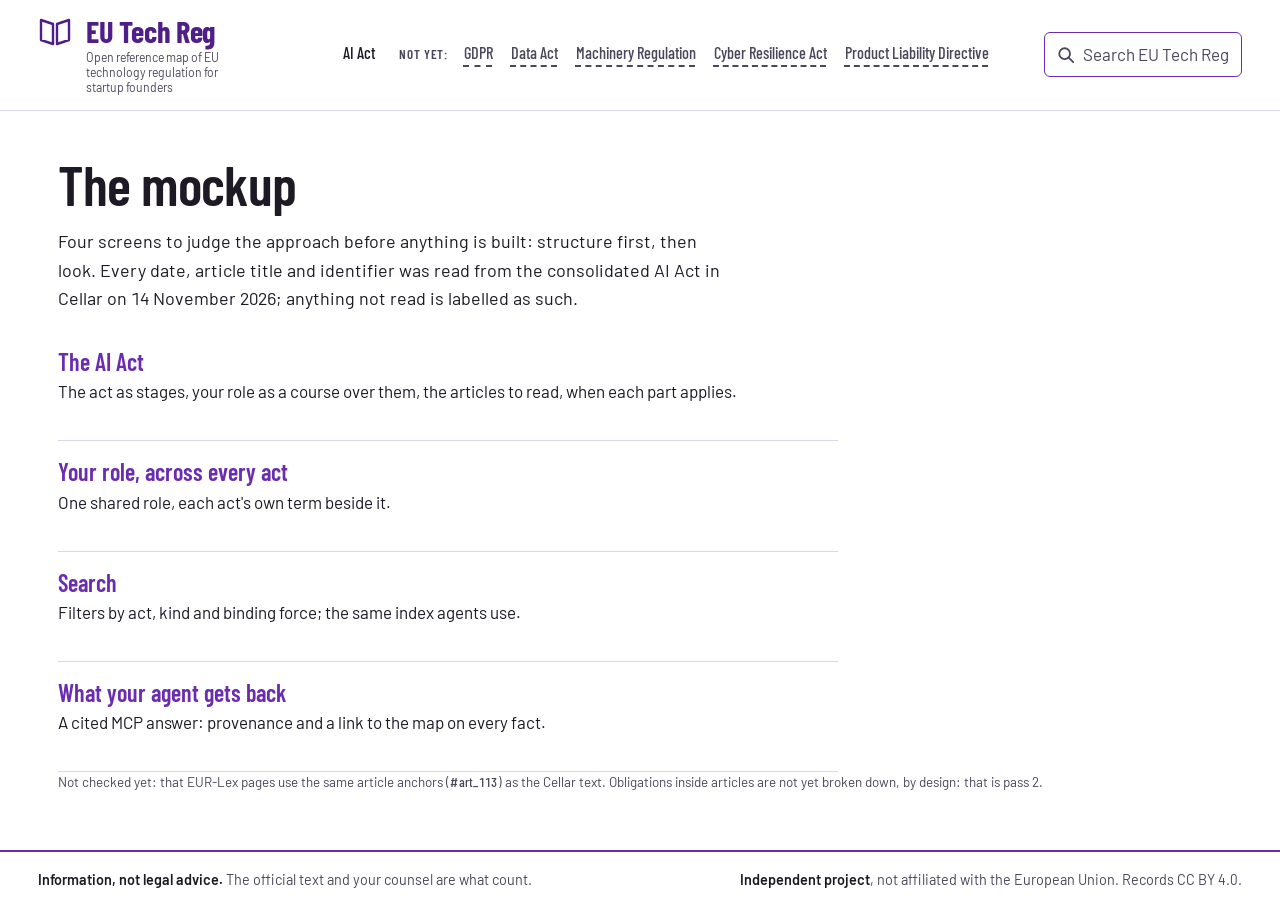
==== docs/mockups/index.html @ 0bf60cdf "docs: clickable mockup (Impeccable), DESIGN.md, and the direction it was built from Four screens in " ====
<!doctype html>
<html lang="en">
<head>
<meta charset="utf-8">
<meta name="viewport" content="width=device-width, initial-scale=1">
<title>EU Tech Reg — mockup</title>
<link rel="stylesheet" href="assets/style.css">
</head>
<body>
<header class="masthead">
  <a class="brand" href="index.html">
    <svg viewBox="0 0 34 34" aria-hidden="true"><path d="M3 6 l12 4 v20 l-12 -4z M31 6 l-12 4 v20 l12 -4z" fill="none" stroke="currentColor" stroke-width="2.4" stroke-linejoin="round"/></svg>
    <b>EU Tech Reg</b>
    <span>Open reference map of EU technology regulation for startup founders</span>
  </a>
  <nav class="acts" aria-label="Acts">
    <a href="ai-act.html">AI Act</a>
    <span class="not-yet-label">Not yet:</span>
    <a class="not-yet" href="#">GDPR</a>
    <a class="not-yet" href="#">Data Act</a>
    <a class="not-yet" href="#">Machinery Regulation</a>
    <a class="not-yet" href="#">Cyber Resilience Act</a>
    <a class="not-yet" href="#">Product Liability Directive</a>
  </nav>
  <a class="search-field" href="search.html"><svg viewBox="0 0 20 20" aria-hidden="true"><circle cx="8.5" cy="8.5" r="6" fill="none" stroke="currentColor" stroke-width="2"/><path d="M13 13 l5 5" stroke="currentColor" stroke-width="2" stroke-linecap="round"/></svg><span>Search EU Tech Reg</span></a>
</header>

<main class="page">
  <h1>The mockup</h1>
  <p class="lede">Four screens to judge the approach before anything is built: structure first, then look. Every date, article title and identifier was read from the consolidated AI Act in Cellar on 14 November 2026; anything not read is labelled as such.</p>
  <ul class="index-list">
    <li><a href="ai-act.html">The AI Act</a><p>The act as stages, your role as a course over them, the articles to read, when each part applies.</p></li>
    <li><a href="role.html">Your role, across every act</a><p>One shared role, each act's own term beside it.</p></li>
    <li><a href="search.html">Search</a><p>Filters by act, kind and binding force; the same index agents use.</p></li>
    <li><a href="mcp-answer.html">What your agent gets back</a><p>A cited MCP answer: provenance and a link to the map on every fact.</p></li>
  </ul>
  <p class="cite">Not checked yet: that EUR-Lex pages use the same article anchors (<span class="id">#art_113</span>) as the Cellar text. Obligations inside articles are not yet broken down, by design: that is pass 2.</p>
</main>

<footer class="notices">
  <span><strong>Information, not legal advice.</strong> The official text and your counsel are what count.</span>
  <span><strong>Independent project</strong>, not affiliated with the European Union. Records CC BY 4.0.</span>
</footer>
</body>
</html>
---- docs/mockups/assets/style.css ----
@font-face { font-family: "Barlow"; font-weight: 400; font-style: normal; font-display: swap; src: url("../fonts/barlow-400.woff2") format("woff2"); }
@font-face { font-family: "Barlow"; font-weight: 400; font-style: italic; font-display: swap; src: url("../fonts/barlow-400-italic.woff2") format("woff2"); }
@font-face { font-family: "Barlow"; font-weight: 500; font-style: normal; font-display: swap; src: url("../fonts/barlow-500.woff2") format("woff2"); }
@font-face { font-family: "Barlow"; font-weight: 600; font-style: normal; font-display: swap; src: url("../fonts/barlow-600.woff2") format("woff2"); }
@font-face { font-family: "Barlow Condensed"; font-weight: 500; font-display: swap; src: url("../fonts/barlow-condensed-500.woff2") format("woff2"); }
@font-face { font-family: "Barlow Condensed"; font-weight: 600; font-display: swap; src: url("../fonts/barlow-condensed-600.woff2") format("woff2"); }
@font-face { font-family: "Barlow Condensed"; font-weight: 700; font-display: swap; src: url("../fonts/barlow-condensed-700.woff2") format("woff2"); }

:root {
  --ground: #ffffff;
  --panel: #f7f5fc;
  --ink: #1d1a26;
  --ink-2: #4b465a;
  --rule: #ddd6ea;
  --course: #6a2db0;
  --course-deep: #4f1f87;
  --course-tint: #efe6fa;
  --contour: #a8865a;
  --stage-scope: #e3ebc3;
  --stage-banned: #f7e27c;
  --stage-highrisk: #f3d6b9;
  --stage-requirements: #c6e2f3;
  --stage-conformity: #e2d3f5;
  --stage-market: #efe8fa;
  --display: "Barlow Condensed", "Barlow", sans-serif;
  --text: "Barlow", sans-serif;
  --measure: 68ch;
  --gutter: clamp(16px, 3vw, 40px);
  --ease: cubic-bezier(0.16, 1, 0.3, 1);
}

* { box-sizing: border-box; }
html { color-scheme: light; scrollbar-color: var(--course) var(--panel); }
body {
  margin: 0; background: var(--ground); color: var(--ink);
  font: 400 17px/1.6 var(--text); font-variant-numeric: tabular-nums;
  -webkit-font-smoothing: antialiased;
}
::selection { background: var(--course); color: #fff; }
a { color: var(--course); text-decoration-thickness: 1px; text-underline-offset: 0.2em; }
a:hover { color: var(--course-deep); text-decoration-thickness: 2px; }
:focus-visible { outline: 3px solid var(--course); outline-offset: 3px; border-radius: 2px; }
.sr-only { position: absolute; width: 1px; height: 1px; overflow: hidden; clip: rect(0 0 0 0); white-space: nowrap; }

h1, h2, h3 { font-family: var(--display); font-weight: 600; line-height: 1.05; letter-spacing: -0.01em; color: var(--ink); text-wrap: balance; }
h1 { font-size: clamp(2.4rem, 4.4vw, 4rem); margin: 0.2em 0 0.25em; }
h2 { font-size: 1.6rem; text-transform: uppercase; letter-spacing: 0.02em; margin: 0 0 0.75rem; }
h3 { font-size: 1.25rem; margin: 0 0 0.25rem; }
p { margin: 0 0 1em; }
.id { font-family: var(--display); font-weight: 500; letter-spacing: 0.02em; }

/* frame */
.masthead {
  display: grid; grid-template-columns: auto 1fr auto; align-items: center; gap: 24px;
  padding: 14px var(--gutter); border-bottom: 1px solid var(--rule); background: var(--ground);
  position: sticky; top: 0; z-index: 10;
}
.brand { display: flex; align-items: center; gap: 14px; text-decoration: none; color: var(--course-deep); }
.brand svg { width: 34px; height: 34px; }
.brand b { font: 700 1.9rem/1 var(--display); letter-spacing: -0.01em; }
.brand span { font-size: 0.82rem; line-height: 1.25; color: var(--ink-2); max-width: 36ch; padding-left: 14px; border-left: 1px solid var(--rule); }
.acts { display: flex; gap: clamp(10px, 2vw, 28px); justify-content: center; align-items: baseline; flex-wrap: wrap; font: 500 1.02rem/1 var(--display); }
.not-yet-label { font: 600 0.82rem/1 var(--display); letter-spacing: 0.05em; text-transform: uppercase; color: var(--ink-2); margin-left: 8px; white-space: nowrap; }
.acts a { color: var(--ink); text-decoration: none; padding: 10px 2px; border-bottom: 3px solid transparent; }
.acts a[aria-current="page"] { color: var(--course); border-bottom-color: var(--course); }
.acts a.not-yet { color: var(--ink-2); }
.acts a.not-yet { text-decoration: underline dashed 1.5px; text-underline-offset: 0.35em; text-decoration-color: var(--ink-2); }
.search-field { display: flex; align-items: center; gap: 8px; border: 1.5px solid var(--course); border-radius: 6px; padding: 8px 12px; min-width: 240px; color: var(--ink-2); text-decoration: none; }
.search-field svg { width: 18px; height: 18px; flex: none; }

.notices { border-top: 2px solid var(--course); margin-top: 56px; padding: 16px var(--gutter) 28px; display: flex; justify-content: space-between; gap: 16px; flex-wrap: wrap; font-size: 0.9rem; color: var(--ink-2); }
.notices strong { color: var(--ink); font-weight: 600; }

.breadcrumb { font: 600 0.95rem/1 var(--display); letter-spacing: 0.06em; text-transform: uppercase; color: var(--course); margin: 0; }
.breadcrumb a { text-decoration: none; }
.status { color: var(--ink); font-size: 1.05rem; line-height: 1.5; padding-bottom: 14px; border-bottom: 2px solid var(--course); margin-bottom: 18px; }
.lede { max-width: var(--measure); font-size: 1.12rem; }
.synthetic { display: inline-block; font: 600 0.78rem/1 var(--display); letter-spacing: 0.06em; text-transform: uppercase; color: var(--ink-2); border: 1px dashed var(--ink-2); padding: 4px 6px; border-radius: 3px; }

/* first viewport */
.first { display: grid; grid-template-columns: minmax(0, 5fr) minmax(0, 7fr); min-height: min(640px, calc(100vh - 70px)); border-bottom: 1px solid var(--rule); }
.first > .col { padding: 28px var(--gutter) 28px; }
.actions { display: flex; gap: 12px; flex-wrap: wrap; margin: 22px 0 18px; }
.btn { display: inline-flex; align-items: center; gap: 10px; padding: 12px 20px; border-radius: 6px; font: 600 1.05rem/1 var(--display); letter-spacing: 0.06em; text-transform: uppercase; text-decoration: none; border: 1.5px solid var(--course); color: var(--course-deep); background: var(--ground); transition: background 200ms var(--ease); }
.btn:hover { background: var(--course-tint); color: var(--course-deep); }
.btn.primary { background: var(--course); color: #fff; }
.btn.primary:hover { background: var(--course-deep); color: #fff; }
.btn svg { width: 20px; height: 20px; }
.quick { display: flex; flex-wrap: wrap; gap: 6px 22px; align-items: baseline; font-size: 0.95rem; }
.quick b { font: 600 1rem/1 var(--display); letter-spacing: 0.04em; text-transform: uppercase; color: var(--ink); }

/* the process map */
.terrain { position: relative; background: var(--ground); overflow: hidden; }
.first > .col.terrain { padding: 0; }
.terrain svg.map-wide { display: block; position: absolute; inset: 0; width: 100%; height: 100%; overflow: visible; }
.terrain svg.map-narrow { display: none; width: 100%; height: auto; }
.stage-label-n text { font: 600 15px/1 var(--display); fill: var(--ink); }
.map-narrow .control text.n { font: 700 17px/1 var(--display); fill: var(--course-deep); }
.map-narrow .control circle { stroke-width: 3.5; }
.map-narrow .leg { stroke-width: 3; }
.stage-label { font: 600 22px/1.1 var(--display); fill: var(--ink); }
.leg { stroke: var(--course); stroke-width: 4; fill: none; stroke-linecap: round; }
.control circle { fill: #fff; stroke: var(--course); stroke-width: 4; }
.control text { font: 700 30px/1 var(--display); fill: var(--course-deep); }
.control:hover circle, .control:focus-visible circle { fill: var(--course-tint); }
.route-box { position: absolute; top: 22px; right: 22px; background: #fff; border: 1.5px solid var(--course); border-radius: 8px; padding: 12px 16px 14px; box-shadow: 0 6px 18px rgba(79, 31, 135, 0.14); min-width: 270px; }
.route-box b { display: block; font: 600 0.95rem/1 var(--display); letter-spacing: 0.06em; text-transform: uppercase; color: var(--course); margin-bottom: 8px; }
.roles { display: flex; gap: 6px; }
.roles label { flex: 1; text-align: center; cursor: pointer; padding: 8px 10px; border: 1.5px solid var(--course); border-radius: 5px; font: 600 1.02rem/1 var(--display); color: var(--course-deep); }
.roles input { position: absolute; opacity: 0; }
.roles input:checked + label { background: var(--course); color: #fff; }
.roles input:focus-visible + label { outline: 3px solid var(--course); outline-offset: 2px; }
.route-box p { margin: 10px 0 0; font-size: 0.88rem; line-height: 1.35; color: var(--ink-2); max-width: 30ch; }

/* role switching, one pull */
.for-deployer { display: none; }
body:has(#role-deployer:checked) .for-provider { display: none; }
body:has(#role-deployer:checked) .for-deployer { display: revert; }
body:has(#role-deployer:checked) g.for-deployer { display: inline; }

/* below the fold */
.lower { display: grid; grid-template-columns: minmax(0, 1.1fr) minmax(0, 1fr) minmax(0, 0.9fr); gap: 0; }
.lower > section { padding: 28px var(--gutter); border-right: 1px solid var(--rule); }
.lower > section:last-child { border-right: 0; }
.route { list-style: none; margin: 0; padding: 0; border: 1px solid var(--rule); border-radius: 8px; }
.route li { display: grid; grid-template-columns: 48px 1fr; gap: 14px; padding: 14px 16px; border-bottom: 1px solid var(--rule); }
.route li:last-child { border-bottom: 0; }
.route .n { width: 40px; height: 40px; border-radius: 50%; background: var(--course); color: #fff; display: grid; place-items: center; font: 700 1.3rem/1 var(--display); }
.route .n.start { background: none; color: var(--course); border-radius: 0; }
.route h3 a { color: var(--ink); text-decoration: none; }
.route h3 a:hover { color: var(--course); text-decoration: underline; }
.route p { margin: 2px 0 0; font-size: 0.93rem; color: var(--ink-2); }
.cite { font-size: 0.84rem; color: var(--ink-2); }
.cite a { color: var(--ink-2); }
.cite a:hover { color: var(--course); }

.dates { list-style: none; margin: 0; padding: 0; }
.dates li { display: grid; grid-template-columns: 22px 104px 1fr; gap: 10px; padding: 0 0 14px; position: relative; }
.dates li::before { content: ""; position: absolute; left: 10px; top: 14px; bottom: 0; width: 0; border-left: 3px solid var(--course); }
.dates li.not-yet::before { border-left-style: dashed; border-left-width: 2px; }
.dates li:last-child::before { display: none; }
.dates .dot { width: 22px; height: 22px; border-radius: 50%; background: var(--course); margin-top: 2px; }
.dates li.not-yet .dot { background: #fff; border: 2px dashed var(--course); }
.dates .when { font: 600 1.05rem/1.25 var(--display); color: var(--ink); }
.dates .state { display: block; font: 500 0.8rem/1.3 var(--display); letter-spacing: 0.05em; text-transform: uppercase; color: var(--ink-2); }
.dates .what { font-size: 0.95rem; line-height: 1.45; }

.glance { width: 100%; border-collapse: collapse; font-size: 0.93rem; }
.glance th { text-align: left; font: 600 1rem/1.2 var(--display); color: var(--ink); padding: 8px 12px 8px 0; vertical-align: top; width: 38%; }
.glance td { padding: 8px 0; color: var(--ink); vertical-align: top; }
.glance tr + tr { border-top: 1px solid var(--rule); }
h2.next { margin-top: 32px; }
.related { list-style: none; margin: 0; padding: 0; border-top: 1px solid var(--rule); }
.related li { padding: 10px 0; border-bottom: 1px solid var(--rule); font-size: 0.95rem; }
.related .kind { display: block; font: 500 0.8rem/1.2 var(--display); letter-spacing: 0.05em; text-transform: uppercase; color: var(--ink-2); }

/* reading pages */
.page { max-width: 1240px; margin: 0 auto; padding: 32px var(--gutter) 0; }
.two { display: grid; grid-template-columns: 260px minmax(0, 1fr); gap: 40px; }
.facets fieldset { border: 0; padding: 0; margin: 0 0 22px; }
.facets legend { font: 600 1rem/1 var(--display); letter-spacing: 0.05em; text-transform: uppercase; color: var(--ink); margin-bottom: 8px; }
.facets label { display: flex; gap: 8px; align-items: center; padding: 3px 0; font-size: 0.95rem; }
.facets input { accent-color: var(--course); width: 16px; height: 16px; }
.searchbox { display: flex; gap: 10px; align-items: center; border: 2px solid var(--course); border-radius: 8px; padding: 12px 16px; margin: 6px 0 22px; }
.searchbox input { border: 0; font: 400 1.2rem/1.2 var(--text); color: var(--ink); width: 100%; background: transparent; }
.searchbox input:focus { outline: none; }
.searchbox:focus-within { box-shadow: 0 0 0 4px var(--course-tint); }
.results { list-style: none; margin: 0; padding: 0; }
.results li { padding: 16px 0; border-bottom: 1px solid var(--rule); max-width: 78ch; }
.results h3 { margin: 4px 0 4px; }
.results h3 a { color: var(--ink); text-decoration: none; }
.results h3 a:hover { color: var(--course); text-decoration: underline; }
.results p { margin: 0; color: var(--ink); }
.empty { display: none; padding: 24px 0; color: var(--ink-2); }

.acts-table { width: 100%; border-collapse: collapse; margin-top: 8px; }
.acts-table th, .acts-table td { text-align: left; vertical-align: top; padding: 14px 16px 14px 0; border-bottom: 1px solid var(--rule); }
.acts-table thead th { font: 600 0.95rem/1 var(--display); letter-spacing: 0.06em; text-transform: uppercase; color: var(--ink-2); }
.acts-table td.term { font: 600 1.15rem/1.2 var(--display); color: var(--ink); }
.acts-table tr.not-read td { color: var(--ink-2); }
.acts-table tr.not-read td.term { color: var(--ink-2); }

.answer { display: grid; grid-template-columns: minmax(0, 1fr) minmax(0, 1fr); gap: 32px; }
.call { font: 500 1.05rem/1.4 var(--display); background: var(--course-tint); border-radius: 8px; padding: 14px 18px; color: var(--course-deep); }
pre { margin: 0; background: #1d1a26; color: #ece8f6; border-radius: 8px; padding: 18px 20px; overflow: auto; font: 400 13.5px/1.55 ui-monospace, monospace; }
pre code { white-space: pre-wrap; overflow-wrap: anywhere; }
pre .k { color: #c7a8f2; }
.strip { display: block; width: 100%; height: auto; margin: 24px 0 8px; }
.strip text { font: 600 17px/1 var(--display); fill: var(--ink); }
.strip .muted { fill: var(--ink-2); font-weight: 500; font-size: 14px; }
.strip .later { stroke: var(--course); stroke-width: 3; stroke-dasharray: 9 8; fill: none; }
pre .s { color: #f3e3a4; }
.fact { border: 1px solid var(--rule); border-radius: 8px; padding: 14px 16px; margin-bottom: 12px; }
.fact .prov { display: grid; grid-template-columns: max-content 1fr; gap: 2px 12px; font-size: 0.85rem; color: var(--ink-2); margin-top: 8px; }
.fact .prov dt { font: 600 0.85rem/1.4 var(--display); letter-spacing: 0.04em; color: var(--ink); }
.fact .prov dd { margin: 0; overflow-wrap: anywhere; }
.attribution { border: 1.5px solid var(--rule); background: var(--panel); border-radius: 8px; padding: 12px 16px; font-size: 0.95rem; }

.index-list { list-style: none; padding: 0; margin: 0; max-width: 78ch; }
.index-list li { padding: 18px 0; border-bottom: 1px solid var(--rule); }
.index-list a { font: 600 1.5rem/1.1 var(--display); text-decoration: none; }

@media (max-width: 1600px) {
  .acts { gap: 14px; }
  .brand span { max-width: 34ch; }
  .search-field { min-width: 180px; }
}
@media (max-width: 1400px) {
  .brand { flex-wrap: wrap; row-gap: 2px; max-width: 250px; }
  .brand span { flex-basis: 100%; max-width: 30ch; border-left: 0; padding-left: 48px; font-size: 0.76rem; }
}
@media (max-width: 1100px) {
  .brand span { display: none; }
}
@media (max-width: 1100px) {
  .masthead { grid-template-columns: 1fr auto; }
  .acts { grid-column: 1 / -1; justify-content: flex-start; order: 3; }
  .first { grid-template-columns: 1fr; }
  .lower { grid-template-columns: 1fr; }
  .lower > section { border-right: 0; border-bottom: 1px solid var(--rule); }
  .two, .answer { grid-template-columns: 1fr; }
}
@media (max-width: 640px) {
  body { font-size: 16px; }
  .brand span { display: none; }
  .search-field { min-width: 0; }
  .search-field span { display: none; }
  .search-field span { display: none; }
  .route-box { position: static; margin: 12px; min-width: 0; }
  .terrain svg.map-wide { display: none; }
  .terrain svg.map-narrow { display: block; }
  .first > .col.terrain { padding: 12px 16px; }
  .acts { flex-wrap: nowrap; overflow-x: auto; scroll-snap-type: x mandatory; scrollbar-width: thin; padding: 0 48px 2px 0; -webkit-mask-image: linear-gradient(to right, #000 78%, transparent); mask-image: linear-gradient(to right, #000 78%, transparent); }
  .acts a { white-space: nowrap; scroll-snap-align: start; }

  .strip { display: none; }
  .acts-table thead { position: absolute; width: 1px; height: 1px; overflow: hidden; clip: rect(0 0 0 0); }
  .acts-table, .acts-table tbody, .acts-table tr { display: block; }
  .acts-table tr { padding: 12px 0; border-bottom: 1px solid var(--rule); }
  body:has(#role-provider:checked) .acts-table tr.for-deployer,
  body:has(#role-deployer:checked) .acts-table tr.for-provider { display: none; }
  .acts-table td { display: grid; grid-template-columns: 9.5rem 1fr; gap: 12px; padding: 4px 0; border: 0; }
  .acts-table td > div { min-width: 0; }
  .acts-table td::before { content: attr(data-label); font: 600 0.82rem/1.4 var(--display); letter-spacing: 0.05em; text-transform: uppercase; color: var(--ink-2); }
  .dates li { grid-template-columns: 22px 1fr; }
  .dates .what { grid-column: 2; }
}
@media (prefers-reduced-motion: no-preference) {

  body:has(#role-provider:checked) g.course.for-provider,
  body:has(#role-deployer:checked) g.course.for-deployer { animation: settle 520ms var(--ease); }
  @keyframes settle { from { transform: translateY(8px); } to { transform: none; } }
}

details.filters > summary { cursor: pointer; font: 600 1.05rem/1 var(--display); letter-spacing: 0.06em; text-transform: uppercase; color: var(--ink); padding: 10px 0; list-style: none; }
details.filters > summary::-webkit-details-marker { display: none; }
details.filters > summary::after { content: ""; display: inline-block; width: 8px; height: 8px; margin-left: 10px; border-right: 2px solid var(--course); border-bottom: 2px solid var(--course); transform: translateY(-3px) rotate(45deg); transition: transform 200ms var(--ease); }
details.filters[open] > summary::after { transform: translateY(1px) rotate(-135deg); }
.roles-page { max-width: 460px; margin: 20px 0 8px; }
@media (min-width: 1101px) { details.filters > summary { display: none; } }
@media (min-width: 1101px) and (max-width: 1250px) {
  .acts { gap: 10px; font-size: 0.94rem; }
  .search-field { min-width: 0; }
  .search-field span { display: none; }
}
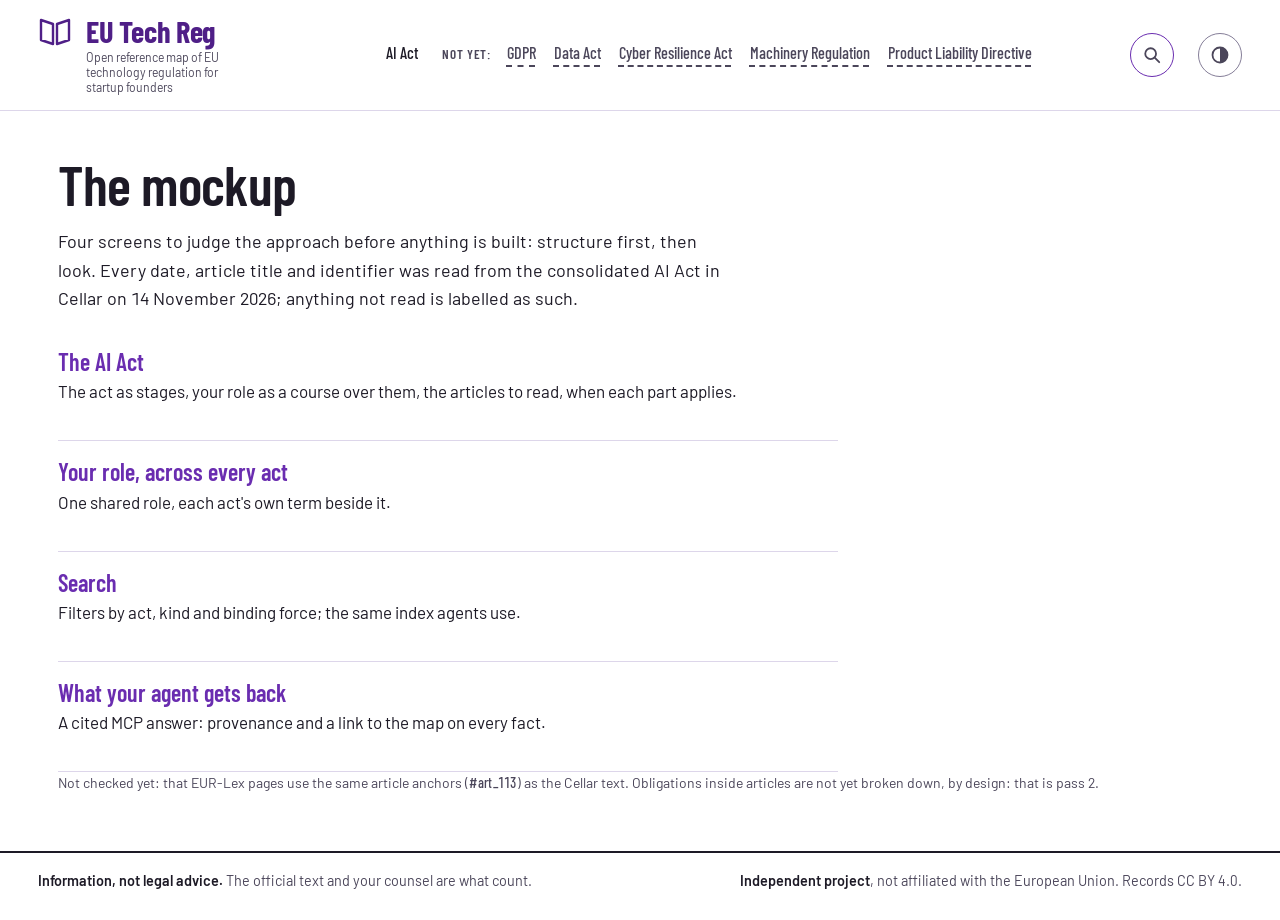
==== commit 342a1cde: "docs: bold pass on the mockup, dark theme, worked-example and synthesis specs Mockup (after the Impe" ====
--- a/docs/mockups/index.html
+++ b/docs/mockups/index.html
@@ -4,6 +4,8 @@
 <meta charset="utf-8">
 <meta name="viewport" content="width=device-width, initial-scale=1">
 <title>EU Tech Reg — mockup</title>
+<meta name="color-scheme" content="light dark">
+<script src="assets/theme.js"></script>
 <link rel="stylesheet" href="assets/style.css">
 </head>
 <body>
@@ -16,13 +18,14 @@
   <nav class="acts" aria-label="Acts">
     <a href="ai-act.html">AI Act</a>
     <span class="not-yet-label">Not yet:</span>
-    <a class="not-yet" href="#">GDPR</a>
-    <a class="not-yet" href="#">Data Act</a>
-    <a class="not-yet" href="#">Machinery Regulation</a>
-    <a class="not-yet" href="#">Cyber Resilience Act</a>
-    <a class="not-yet" href="#">Product Liability Directive</a>
+    <span class="not-yet">GDPR</span>
+    <span class="not-yet">Data Act</span>
+    <span class="not-yet">Cyber Resilience Act</span>
+    <span class="not-yet">Machinery Regulation</span>
+    <span class="not-yet">Product Liability Directive</span>
   </nav>
-  <a class="search-field" href="search.html"><svg viewBox="0 0 20 20" aria-hidden="true"><circle cx="8.5" cy="8.5" r="6" fill="none" stroke="currentColor" stroke-width="2"/><path d="M13 13 l5 5" stroke="currentColor" stroke-width="2" stroke-linecap="round"/></svg><span>Search EU Tech Reg</span></a>
+  <a class="search-field" href="search.html" aria-label="Search EU Tech Reg"><svg viewBox="0 0 20 20" aria-hidden="true"><circle cx="8.5" cy="8.5" r="6" fill="none" stroke="currentColor" stroke-width="2"/><path d="M13 13 l5 5" stroke="currentColor" stroke-width="2" stroke-linecap="round"/></svg><span>Search EU Tech Reg</span></a>
+  <button id="theme" class="theme" type="button" aria-label="Dark theme" aria-pressed="false"><svg viewBox="0 0 20 20" aria-hidden="true"><circle cx="10" cy="10" r="7.5" fill="none" stroke="currentColor" stroke-width="1.8"/><path d="M10 2.5 a7.5 7.5 0 0 1 0 15 z" fill="currentColor"/></svg></button>
 </header>
 
 <main class="page">
--- a/docs/mockups/assets/style.css
+++ b/docs/mockups/assets/style.css
@@ -12,11 +12,13 @@
   --ink: #1d1a26;
   --ink-2: #4b465a;
   --rule: #ddd6ea;
+  --rule-strong: #857e98;
   --course: #6a2db0;
   --course-deep: #4f1f87;
   --course-tint: #efe6fa;
   --contour: #a8865a;
   --stage-scope: #e3ebc3;
+  --stage-models: #cfe9e0;
   --stage-banned: #f7e27c;
   --stage-highrisk: #f3d6b9;
   --stage-requirements: #c6e2f3;
@@ -27,16 +29,81 @@
   --measure: 68ch;
   --gutter: clamp(16px, 3vw, 40px);
   --ease: cubic-bezier(0.16, 1, 0.3, 1);
+  --t-cite: 0.875rem;
+  --t-small: 0.9375rem;
+  --t-body: 1.0625rem;
+  --t-lead: 1.25rem;
+  --t-h3: 1.375rem;
+  --t-h2: clamp(2rem, 3.2vw, 2.75rem);
+  --t-display: clamp(2.75rem, 5.4vw, 5rem);
+  --t-numeral: clamp(3.25rem, 7vw, 5.5rem);
+  --section: clamp(64px, 8vw, 96px);
+  --on-course: #ffffff;
+  --shadow: rgba(29, 26, 38, 0.14);
+  --code-bg: #1d1a26;
+  --today: #e8590c;
+}
+
+/* dark: the system setting unless the reader chose light; or the reader's choice */
+@media (prefers-color-scheme: dark) {
+  :root:not([data-theme="light"]) {
+    color-scheme: dark;
+    --ground: #15121c;
+    --panel: #1e1a27;
+    --ink: #ece8f4;
+    --ink-2: #b7b0c8;
+    --rule: #363044;
+    --rule-strong: #7a7290;
+    --course: #b38cf2;
+    --course-deep: #d6c2fa;
+    --course-tint: #2c2240;
+    --on-course: #15121c;
+    --contour: #8f7a5c;
+    --today: #f0772a;
+    --shadow: rgba(0, 0, 0, 0.45);
+    --code-bg: #0e0c13;
+    --stage-scope: #2f3a1f;
+    --stage-models: #163b33;
+    --stage-banned: #4a4012;
+    --stage-highrisk: #4a2e1c;
+    --stage-requirements: #173a52;
+    --stage-conformity: #362a5a;
+    --stage-market: #302a40;
+  }
+}
+:root[data-theme="dark"] {
+  color-scheme: dark;
+  --ground: #15121c;
+  --panel: #1e1a27;
+  --ink: #ece8f4;
+  --ink-2: #b7b0c8;
+  --rule: #363044;
+  --rule-strong: #7a7290;
+  --course: #b38cf2;
+  --course-deep: #d6c2fa;
+  --course-tint: #2c2240;
+  --on-course: #15121c;
+  --contour: #8f7a5c;
+  --today: #f0772a;
+  --shadow: rgba(0, 0, 0, 0.45);
+  --code-bg: #0e0c13;
+  --stage-scope: #2f3a1f;
+  --stage-models: #163b33;
+  --stage-banned: #4a4012;
+  --stage-highrisk: #4a2e1c;
+  --stage-requirements: #173a52;
+  --stage-conformity: #362a5a;
+  --stage-market: #302a40;
 }
 
 * { box-sizing: border-box; }
-html { color-scheme: light; scrollbar-color: var(--course) var(--panel); }
+html { color-scheme: light dark; scrollbar-color: var(--course) var(--panel); }
 body {
   margin: 0; background: var(--ground); color: var(--ink);
   font: 400 17px/1.6 var(--text); font-variant-numeric: tabular-nums;
   -webkit-font-smoothing: antialiased;
 }
-::selection { background: var(--course); color: #fff; }
+::selection { background: var(--course); color: var(--on-course); }
 a { color: var(--course); text-decoration-thickness: 1px; text-underline-offset: 0.2em; }
 a:hover { color: var(--course-deep); text-decoration-thickness: 2px; }
 :focus-visible { outline: 3px solid var(--course); outline-offset: 3px; border-radius: 2px; }
@@ -51,7 +118,7 @@
 
 /* frame */
 .masthead {
-  display: grid; grid-template-columns: auto 1fr auto; align-items: center; gap: 24px;
+  display: grid; grid-template-columns: auto 1fr auto auto; align-items: center; gap: 24px;
   padding: 14px var(--gutter); border-bottom: 1px solid var(--rule); background: var(--ground);
   position: sticky; top: 0; z-index: 10;
 }
@@ -63,54 +130,96 @@
 .not-yet-label { font: 600 0.82rem/1 var(--display); letter-spacing: 0.05em; text-transform: uppercase; color: var(--ink-2); margin-left: 8px; white-space: nowrap; }
 .acts a { color: var(--ink); text-decoration: none; padding: 10px 2px; border-bottom: 3px solid transparent; }
 .acts a[aria-current="page"] { color: var(--course); border-bottom-color: var(--course); }
-.acts a.not-yet { color: var(--ink-2); }
-.acts a.not-yet { text-decoration: underline dashed 1.5px; text-underline-offset: 0.35em; text-decoration-color: var(--ink-2); }
+.acts a.not-yet, .acts span.not-yet { color: var(--ink-2); padding: 10px 2px; }
+.acts .not-yet { text-decoration: underline dashed 1.5px; text-underline-offset: 0.35em; text-decoration-color: var(--ink-2); }
 .search-field { display: flex; align-items: center; gap: 8px; border: 1.5px solid var(--course); border-radius: 6px; padding: 8px 12px; min-width: 240px; color: var(--ink-2); text-decoration: none; }
 .search-field svg { width: 18px; height: 18px; flex: none; }
-
-.notices { border-top: 2px solid var(--course); margin-top: 56px; padding: 16px var(--gutter) 28px; display: flex; justify-content: space-between; gap: 16px; flex-wrap: wrap; font-size: 0.9rem; color: var(--ink-2); }
+.theme { display: grid; place-items: center; width: 44px; height: 44px; padding: 0; border: 1.5px solid var(--rule-strong); border-radius: 50%; background: var(--ground); color: var(--ink-2); cursor: pointer; transition: color 160ms var(--ease), border-color 160ms var(--ease); }
+.theme:hover { color: var(--course); border-color: var(--course); }
+.theme svg { width: 20px; height: 20px; }
+
+.notices { border-top: 2px solid var(--ink); margin-top: 56px; padding: 16px var(--gutter) 28px; display: flex; justify-content: space-between; gap: 16px; flex-wrap: wrap; font-size: 0.9rem; color: var(--ink-2); }
 .notices strong { color: var(--ink); font-weight: 600; }
 
-.breadcrumb { font: 600 0.95rem/1 var(--display); letter-spacing: 0.06em; text-transform: uppercase; color: var(--course); margin: 0; }
+.breadcrumb { font: 600 1rem/1 var(--display); letter-spacing: 0.01em; color: var(--ink-2); margin: 0; }
 .breadcrumb a { text-decoration: none; }
-.status { color: var(--ink); font-size: 1.05rem; line-height: 1.5; padding-bottom: 14px; border-bottom: 2px solid var(--course); margin-bottom: 18px; }
 .lede { max-width: var(--measure); font-size: 1.12rem; }
 .synthetic { display: inline-block; font: 600 0.78rem/1 var(--display); letter-spacing: 0.06em; text-transform: uppercase; color: var(--ink-2); border: 1px dashed var(--ink-2); padding: 4px 6px; border-radius: 3px; }
 
-/* first viewport */
-.first { display: grid; grid-template-columns: minmax(0, 5fr) minmax(0, 7fr); min-height: min(640px, calc(100vh - 70px)); border-bottom: 1px solid var(--rule); }
-.first > .col { padding: 28px var(--gutter) 28px; }
-.actions { display: flex; gap: 12px; flex-wrap: wrap; margin: 22px 0 18px; }
-.btn { display: inline-flex; align-items: center; gap: 10px; padding: 12px 20px; border-radius: 6px; font: 600 1.05rem/1 var(--display); letter-spacing: 0.06em; text-transform: uppercase; text-decoration: none; border: 1.5px solid var(--course); color: var(--course-deep); background: var(--ground); transition: background 200ms var(--ease); }
+
+/* first viewport: the question leads, the map answers */
+.first { display: grid; grid-template-columns: minmax(0, 5fr) minmax(0, 7fr); min-height: min(720px, calc(100vh - 70px)); border-bottom: 1px solid var(--rule); }
+.first > .col { padding: 36px var(--gutter) 40px; }
+.act-page h1 { font-size: var(--t-display); font-weight: 700; line-height: 0.95; letter-spacing: -0.02em; margin: 18px 0 16px; max-width: 14ch; }
+.act-line { font-size: var(--t-lead); line-height: 1.45; color: var(--ink-2); max-width: 44ch; margin: 0 0 28px; }
+.act-line a { color: var(--ink); font-weight: 600; }
+
+.choices { display: grid; grid-template-columns: repeat(2, minmax(0, 1fr)); gap: 12px; margin: 0 0 28px; }
+.choices input { position: absolute; opacity: 0; pointer-events: none; }
+.choices label {
+  display: grid; grid-template-columns: 34px 1fr; grid-template-rows: 1fr auto; column-gap: 14px; row-gap: 10px;
+  min-height: 128px; padding: 18px 18px 16px; cursor: pointer;
+  background: var(--ground); border: 1.5px solid var(--rule-strong); border-radius: 8px;
+  transition: border-color 160ms var(--ease), background-color 160ms var(--ease), box-shadow 160ms var(--ease);
+}
+.choices label svg { width: 34px; height: 34px; grid-row: 1 / 3; fill: var(--ground); stroke: var(--course); stroke-width: 3.5; transition: fill 160ms var(--ease); }
+.choices .say { font: 600 var(--t-h3)/1.15 var(--display); color: var(--ink); text-wrap: balance; }
+.choices .word { font-size: var(--t-cite); line-height: 1.3; color: var(--ink-2); }
+.choices label:hover { border-color: var(--course); box-shadow: 0 4px 14px var(--shadow); }
+.choices input:checked + label { border: 2.5px solid var(--course); padding: 17px 17px 15px; background: var(--course-tint); }
+.choices input:checked + label svg { fill: var(--course); }
+.choices input:checked + label .say { color: var(--course-deep); }
+.choices input:focus-visible + label { outline: 3px solid var(--course); outline-offset: 3px; }
+
+.btn { display: inline-flex; align-items: center; gap: 10px; padding: 12px 20px; border-radius: 6px; font: 600 1.05rem/1 var(--display); letter-spacing: 0.04em; text-decoration: none; border: 1.5px solid var(--course); color: var(--course-deep); background: var(--ground); transition: background 200ms var(--ease); }
 .btn:hover { background: var(--course-tint); color: var(--course-deep); }
-.btn.primary { background: var(--course); color: #fff; }
-.btn.primary:hover { background: var(--course-deep); color: #fff; }
+.btn.primary { background: var(--course); color: var(--on-course); }
+.btn.primary:hover { background: var(--course-deep); color: var(--on-course); }
 .btn svg { width: 20px; height: 20px; }
-.quick { display: flex; flex-wrap: wrap; gap: 6px 22px; align-items: baseline; font-size: 0.95rem; }
-.quick b { font: 600 1rem/1 var(--display); letter-spacing: 0.04em; text-transform: uppercase; color: var(--ink); }
+.act-more { display: flex; flex-wrap: wrap; align-items: center; gap: 10px 24px; margin: 0; font-size: var(--t-small); }
 
 /* the process map */
 .terrain { position: relative; background: var(--ground); overflow: hidden; }
 .first > .col.terrain { padding: 0; }
 .terrain svg.map-wide { display: block; position: absolute; inset: 0; width: 100%; height: 100%; overflow: visible; }
 .terrain svg.map-narrow { display: none; width: 100%; height: auto; }
+.stage-label { font: 600 22px/1.1 var(--display); fill: var(--ink); }
 .stage-label-n text { font: 600 15px/1 var(--display); fill: var(--ink); }
-.map-narrow .control text.n { font: 700 17px/1 var(--display); fill: var(--course-deep); }
-.map-narrow .control circle { stroke-width: 3.5; }
-.map-narrow .leg { stroke-width: 3; }
-.stage-label { font: 600 22px/1.1 var(--display); fill: var(--ink); }
-.leg { stroke: var(--course); stroke-width: 4; fill: none; stroke-linecap: round; }
-.control circle { fill: #fff; stroke: var(--course); stroke-width: 4; }
-.control text { font: 700 30px/1 var(--display); fill: var(--course-deep); }
-.control:hover circle, .control:focus-visible circle { fill: var(--course-tint); }
-.route-box { position: absolute; top: 22px; right: 22px; background: #fff; border: 1.5px solid var(--course); border-radius: 8px; padding: 12px 16px 14px; box-shadow: 0 6px 18px rgba(79, 31, 135, 0.14); min-width: 270px; }
-.route-box b { display: block; font: 600 0.95rem/1 var(--display); letter-spacing: 0.06em; text-transform: uppercase; color: var(--course); margin-bottom: 8px; }
+.leg { stroke: var(--course); stroke-width: 4; fill: none; stroke-linecap: round; stroke-linejoin: round; }
+.course .start { fill: var(--ground); stroke: var(--course); stroke-width: 4; stroke-linejoin: round; }
+.course .finish { fill: var(--course); stroke: var(--course); stroke-width: 3; stroke-linejoin: round; }
+.control circle:not(.hit) { fill: var(--ground); stroke: var(--course); stroke-width: 4; }
+.control:hover circle:not(.hit), .control:focus-visible circle:not(.hit) { fill: var(--course-tint); }
 .roles { display: flex; gap: 6px; }
 .roles label { flex: 1; text-align: center; cursor: pointer; padding: 8px 10px; border: 1.5px solid var(--course); border-radius: 5px; font: 600 1.02rem/1 var(--display); color: var(--course-deep); }
 .roles input { position: absolute; opacity: 0; }
-.roles input:checked + label { background: var(--course); color: #fff; }
+.roles input:checked + label { background: var(--course); color: var(--on-course); }
 .roles input:focus-visible + label { outline: 3px solid var(--course); outline-offset: 2px; }
-.route-box p { margin: 10px 0 0; font-size: 0.88rem; line-height: 1.35; color: var(--ink-2); max-width: 30ch; }
+.control .hit { fill: transparent; }
+.control .ring { fill: var(--ground); stroke: var(--course); stroke-width: 4; transition: fill 160ms var(--ease); }
+.control text { font: 700 34px/1 var(--display); fill: var(--course-deep); }
+.control:hover .ring, .control:focus-visible .ring { fill: var(--course-tint); }
+.map-narrow .control text.n { font: 700 17px/1 var(--display); }
+.map-narrow .control .ring { stroke-width: 3.5; }
+.map-narrow .leg { stroke-width: 3; }
+.map-narrow .course .start { stroke-width: 3.5; }
+
+.readout {
+  position: absolute; top: 24px; right: 24px; margin: 0; display: grid; gap: 4px;
+  background: var(--ground); border: 1.5px solid var(--course); border-radius: 8px; padding: 14px 18px;
+  box-shadow: 0 8px 22px var(--shadow);
+  font: 500 var(--t-body)/1.3 var(--display); color: var(--ink-2);
+}
+.readout > span { display: flex; align-items: center; gap: 8px; }
+.readout b { font-weight: 700; font-size: 1.5rem; color: var(--ink); }
+.flag, .mark { width: 18px; height: 18px; flex: none; }
+
+/* route switching: the cards set body[data-route]; provider is the default */
+.for-model, .for-unsure { display: none; }
+body[data-route="deployer"] .for-provider, body[data-route="model"] .for-provider, body[data-route="unsure"] .for-provider { display: none; }
+body[data-route="deployer"] .for-deployer, body[data-route="model"] .for-model, body[data-route="unsure"] .for-unsure { display: revert; }
+body[data-route="deployer"] g.for-deployer, body[data-route="model"] g.for-model, body[data-route="unsure"] g.for-unsure { display: inline; }
+body.act-page[data-route="deployer"] :is(.readout, .callout).for-deployer, body.act-page[data-route="model"] :is(.readout, .callout).for-model, body.act-page[data-route="unsure"] :is(.readout, .callout).for-unsure { display: grid; }
 
 /* role switching, one pull */
 .for-deployer { display: none; }
@@ -118,41 +227,108 @@
 body:has(#role-deployer:checked) .for-deployer { display: revert; }
 body:has(#role-deployer:checked) g.for-deployer { display: inline; }
 
-/* below the fold */
-.lower { display: grid; grid-template-columns: minmax(0, 1.1fr) minmax(0, 1fr) minmax(0, 0.9fr); gap: 0; }
-.lower > section { padding: 28px var(--gutter); border-right: 1px solid var(--rule); }
-.lower > section:last-child { border-right: 0; }
-.route { list-style: none; margin: 0; padding: 0; border: 1px solid var(--rule); border-radius: 8px; }
-.route li { display: grid; grid-template-columns: 48px 1fr; gap: 14px; padding: 14px 16px; border-bottom: 1px solid var(--rule); }
-.route li:last-child { border-bottom: 0; }
-.route .n { width: 40px; height: 40px; border-radius: 50%; background: var(--course); color: #fff; display: grid; place-items: center; font: 700 1.3rem/1 var(--display); }
-.route .n.start { background: none; color: var(--course); border-radius: 0; }
+/* below the fold: a sequence, not a sheet */
+.seq { max-width: 1320px; margin: 0 auto; padding: var(--section) var(--gutter) 0; }
+.seq-head { display: flex; flex-wrap: wrap; align-items: baseline; justify-content: space-between; gap: 12px 40px; margin-bottom: 32px; }
+.act-page h2 { font-size: var(--t-h2); font-weight: 700; text-transform: none; letter-spacing: -0.015em; margin: 0; }
+.act-page h3 { font-size: var(--t-h3); }
+.gap { max-width: 56ch; margin: 0; font-size: var(--t-body); color: var(--ink-2); }
+.cite, .on .src { font-size: var(--t-cite); color: var(--ink-2); }
+.pp::before { content: "\2009"; }
+.cite a { color: var(--ink-2); }
+.cite a:hover { color: var(--course); }
+
+.route-grid { display: grid; grid-template-columns: minmax(0, 1fr) minmax(260px, 340px); gap: 48px; align-items: start; }
+.route { list-style: none; margin: 0 0 16px; padding: 0; }
+.route li { display: grid; grid-template-columns: 52px minmax(0, 1fr) minmax(220px, 300px); gap: 20px; align-items: start; padding: 20px 0; border-top: 1px solid var(--rule); }
+.route li:last-child { border-bottom: 1px solid var(--rule); }
+.route .n { width: 44px; height: 44px; border-radius: 50%; background: var(--course); color: var(--on-course); display: grid; place-items: center; font: 700 1.5rem/1 var(--display); }
+.route .n.start { background: none; border-radius: 0; }
+.route .n.start svg { width: 40px; height: 40px; fill: var(--ground); stroke: var(--course); stroke-width: 3.5; }
+.route li.end .n.start svg { fill: var(--course); stroke-width: 3; }
+.route h3 { margin: 8px 0 0; line-height: 1.15; }
 .route h3 a { color: var(--ink); text-decoration: none; }
 .route h3 a:hover { color: var(--course); text-decoration: underline; }
-.route p { margin: 2px 0 0; font-size: 0.93rem; color: var(--ink-2); }
-.cite { font-size: 0.84rem; color: var(--ink-2); }
-.cite a { color: var(--ink-2); }
-.cite a:hover { color: var(--course); }
-
-.dates { list-style: none; margin: 0; padding: 0; }
-.dates li { display: grid; grid-template-columns: 22px 104px 1fr; gap: 10px; padding: 0 0 14px; position: relative; }
-.dates li::before { content: ""; position: absolute; left: 10px; top: 14px; bottom: 0; width: 0; border-left: 3px solid var(--course); }
-.dates li.not-yet::before { border-left-style: dashed; border-left-width: 2px; }
-.dates li:last-child::before { display: none; }
-.dates .dot { width: 22px; height: 22px; border-radius: 50%; background: var(--course); margin-top: 2px; }
-.dates li.not-yet .dot { background: #fff; border: 2px dashed var(--course); }
-.dates .when { font: 600 1.05rem/1.25 var(--display); color: var(--ink); }
-.dates .state { display: block; font: 500 0.8rem/1.3 var(--display); letter-spacing: 0.05em; text-transform: uppercase; color: var(--ink-2); }
-.dates .what { font-size: 0.95rem; line-height: 1.45; }
-
-.glance { width: 100%; border-collapse: collapse; font-size: 0.93rem; }
-.glance th { text-align: left; font: 600 1rem/1.2 var(--display); color: var(--ink); padding: 8px 12px 8px 0; vertical-align: top; width: 38%; }
+.route li > div > p { margin: 6px 0 0; font-size: var(--t-small); color: var(--ink-2); }
+.route li.end p { margin-top: 10px; }
+.on .d { display: grid; grid-template-columns: 30px auto 1fr; column-gap: 10px; align-items: baseline; margin: 4px 0 6px; }
+.on .date { font: 700 1.5rem/1.1 var(--display); color: var(--ink); white-space: nowrap; }
+.on .state { grid-column: 2 / 4; font-size: var(--t-cite); color: var(--ink-2); line-height: 1.3; }
+.on .src { grid-column: 3; grid-row: 1; justify-self: end; font-size: var(--t-cite); color: var(--ink-2); white-space: nowrap; }
+.form { display: inline-block; width: 28px; height: 0; border-top: 3px solid var(--course); align-self: center; }
+.later > .form, .form.later { border-top: 2.5px dashed var(--course); }
+
+.words { position: sticky; top: 96px; border-top: 3px solid var(--ink); padding: 16px 0 0; }
+.words h3 { margin-bottom: 10px; }
+.words p { margin: 0 0 12px; font-size: var(--t-small); line-height: 1.5; }
+.words p.cite { font-size: var(--t-cite); }
+dfn { font-style: normal; font-weight: 600; color: var(--ink); }
+
+/* the time band */
+body.act-page .callout:is(.for-deployer, .for-model, .for-unsure) { display: none; }
+.key { display: flex; flex-wrap: wrap; align-items: center; gap: 8px 12px; margin: 0; font-size: var(--t-small); color: var(--ink-2); }
+.key .form { margin-left: 8px; }
+.callout { display: grid; grid-template-columns: auto minmax(0, 60ch); gap: 12px 40px; align-items: end; margin: 0 0 8px; }
+.callout .big { display: flex; align-items: baseline; flex-wrap: wrap; gap: 4px 18px; margin: 0; }
+.callout .big .mark { width: 30px; height: 30px; align-self: center; }
+.callout .num { font: 700 var(--t-numeral)/0.95 var(--display); letter-spacing: -0.02em; color: var(--ink); }
+.callout .togo { font: 600 2rem/1 var(--display); color: var(--course-deep); }
+.callout .said { margin: 0 0 6px; font-size: var(--t-body); }
+.callout .said .cite { display: block; margin-top: 6px; }
+svg.band { display: block; width: 100%; height: auto; margin: 16px 0 40px; overflow: visible; }
+.band .axis { stroke: var(--ink); stroke-width: 3; }
+.band .axis.later { stroke-dasharray: 10 8; stroke-width: 2.5; }
+.band .year { stroke: var(--ink); stroke-width: 1.5; }
+.band text.year { stroke: none; font: 600 18px/1 var(--display); fill: var(--ink-2); text-anchor: middle; }
+.band .act { stroke: var(--ink-2); stroke-width: 2; }
+.band .today line { stroke: var(--ink); stroke-width: 1.5; }
+.band .today text { font: 600 17px/1 var(--display); fill: var(--ink); }
+.band .stem { stroke: var(--course); stroke-width: 1.5; }
+.band .pin { fill: var(--course); stroke: var(--course); stroke-width: 2.5; }
+.band .pin.later { fill: var(--ground); stroke-dasharray: 4 3; }
+.band .next { fill: none; stroke: var(--course); stroke-width: 2.5; stroke-dasharray: 5 4; }
+.band .pd { font: 700 19px/1 var(--display); fill: var(--ink); }
+.band .pa { font: 600 16px/1 var(--display); fill: var(--course-deep); }
+.band .pins { display: none; }
+.band .pins.for-provider { display: inline; }
+body[data-route="deployer"] .band .pins.for-provider, body[data-route="model"] .band .pins.for-provider, body[data-route="unsure"] .band .pins.for-provider { display: none; }
+
+.all-h { margin: 0 0 16px; }
+.dates { list-style: none; margin: 0 0 16px; padding: 0; display: grid; grid-template-columns: repeat(auto-fill, minmax(280px, 1fr)); gap: 0 32px; }
+.dates li { display: grid; grid-template-columns: auto 1fr; column-gap: 12px; align-content: start; padding: 14px 0 16px; border-top: 3px solid var(--ink); }
+.dates li.later { border-top: 2.5px dashed var(--ink); }
+.dates .when { font: 700 1.375rem/1.1 var(--display); color: var(--ink); }
+.dates .state { align-self: baseline; font-size: var(--t-cite); color: var(--ink-2); }
+.dates .what { grid-column: 1 / -1; margin-top: 6px; font-size: var(--t-small); line-height: 1.45; }
+.dates .what .cite { display: block; margin-top: 4px; }
+
+/* the reference drawer */
+.drawer { border-top: 1px solid var(--rule); border-bottom: 1px solid var(--rule); }
+.drawer > summary { display: flex; flex-wrap: wrap; align-items: baseline; gap: 6px 28px; padding: 24px 0; cursor: pointer; list-style: none; }
+.drawer > summary::-webkit-details-marker { display: none; }
+.drawer > summary::after { content: ""; width: 10px; height: 10px; margin-left: auto; border-right: 2.5px solid var(--course); border-bottom: 2.5px solid var(--course); transform: translateY(-4px) rotate(45deg); transition: transform 200ms var(--ease); }
+.drawer[open] > summary::after { transform: translateY(2px) rotate(-135deg); }
+.drawer .sum { font-size: var(--t-small); color: var(--ink-2); }
+.drawer-body { display: grid; grid-template-columns: minmax(0, 1.2fr) minmax(0, 1fr); gap: 56px; padding: 8px 0 40px; }
+.drawer .lede { max-width: var(--measure); font-size: var(--t-body); }
+.glance { width: 100%; border-collapse: collapse; font-size: var(--t-small); margin-top: 16px; }
+.glance th { text-align: left; font: 600 var(--t-small)/1.3 var(--display); color: var(--ink); padding: 8px 16px 8px 0; vertical-align: top; width: 11rem; }
 .glance td { padding: 8px 0; color: var(--ink); vertical-align: top; }
 .glance tr + tr { border-top: 1px solid var(--rule); }
-h2.next { margin-top: 32px; }
-.related { list-style: none; margin: 0; padding: 0; border-top: 1px solid var(--rule); }
-.related li { padding: 10px 0; border-bottom: 1px solid var(--rule); font-size: 0.95rem; }
-.related .kind { display: block; font: 500 0.8rem/1.2 var(--display); letter-spacing: 0.05em; text-transform: uppercase; color: var(--ink-2); }
+.related { list-style: none; margin: 12px 0 0; padding: 0; border-top: 1px solid var(--rule); }
+.related li { padding: 12px 0; border-bottom: 1px solid var(--rule); font-size: var(--t-small); }
+.related .kind { display: block; font-size: var(--t-cite); color: var(--ink-2); }
+.act-page .notices { margin-top: var(--section); }
+
+/* one authored moment: choosing a route draws it */
+@media (prefers-reduced-motion: no-preference) {
+  .drawing g.course .leg { stroke-dasharray: 1; animation: draw 760ms var(--ease) both; }
+  .drawing g.course .control, .drawing g.course .finish { transform-box: fill-box; transform-origin: center; animation: pop 340ms var(--ease) both; animation-delay: calc(140ms + var(--i) * 80ms); }
+  .drawing .readout, .drawing .callout, .drawing .band .pins { animation: arrive 420ms var(--ease) both; }
+  @keyframes draw { from { stroke-dashoffset: 1; } to { stroke-dashoffset: 0; } }
+  @keyframes pop { from { opacity: 0; transform: scale(0.55); } to { opacity: 1; transform: none; } }
+  @keyframes arrive { from { opacity: 0.35; transform: translateY(6px); } to { opacity: 1; transform: none; } }
+}
 
 /* reading pages */
 .page { max-width: 1240px; margin: 0 auto; padding: 32px var(--gutter) 0; }
@@ -182,13 +358,12 @@
 
 .answer { display: grid; grid-template-columns: minmax(0, 1fr) minmax(0, 1fr); gap: 32px; }
 .call { font: 500 1.05rem/1.4 var(--display); background: var(--course-tint); border-radius: 8px; padding: 14px 18px; color: var(--course-deep); }
-pre { margin: 0; background: #1d1a26; color: #ece8f6; border-radius: 8px; padding: 18px 20px; overflow: auto; font: 400 13.5px/1.55 ui-monospace, monospace; }
+pre { margin: 0; background: var(--code-bg); border: 1px solid var(--rule); color: #ece8f6; border-radius: 8px; padding: 18px 20px; overflow: auto; font: 400 13.5px/1.55 ui-monospace, monospace; }
 pre code { white-space: pre-wrap; overflow-wrap: anywhere; }
 pre .k { color: #c7a8f2; }
 .strip { display: block; width: 100%; height: auto; margin: 24px 0 8px; }
 .strip text { font: 600 17px/1 var(--display); fill: var(--ink); }
 .strip .muted { fill: var(--ink-2); font-weight: 500; font-size: 14px; }
-.strip .later { stroke: var(--course); stroke-width: 3; stroke-dasharray: 9 8; fill: none; }
 pre .s { color: #f3e3a4; }
 .fact { border: 1px solid var(--rule); border-radius: 8px; padding: 14px 16px; margin-bottom: 12px; }
 .fact .prov { display: grid; grid-template-columns: max-content 1fr; gap: 2px 12px; font-size: 0.85rem; color: var(--ink-2); margin-top: 8px; }
@@ -203,7 +378,8 @@
 @media (max-width: 1600px) {
   .acts { gap: 14px; }
   .brand span { max-width: 34ch; }
-  .search-field { min-width: 180px; }
+  .search-field { min-width: 0; padding: 0; width: 44px; height: 44px; justify-content: center; border-radius: 50%; }
+  .search-field span { display: none; }
 }
 @media (max-width: 1400px) {
   .brand { flex-wrap: wrap; row-gap: 2px; max-width: 250px; }
@@ -211,27 +387,36 @@
 }
 @media (max-width: 1100px) {
   .brand span { display: none; }
-}
-@media (max-width: 1100px) {
-  .masthead { grid-template-columns: 1fr auto; }
+  .route-grid, .drawer-body, .callout { grid-template-columns: 1fr; }
+  .words { position: static; }
+  .masthead { grid-template-columns: 1fr auto auto; gap: 12px; }
   .acts { grid-column: 1 / -1; justify-content: flex-start; order: 3; }
+  .two, .answer { grid-template-columns: 1fr; }
+  .choices { grid-template-columns: 1fr; gap: 10px; }
+  .choices label { min-height: 0; }
+  .readout { top: 16px; right: 16px; padding: 10px 14px; }
+  .stage-label { font-size: 24px; }
+}
+/* the map stays beside the question down to tablet width; below it, the map is redrawn as rows */
+@media (max-width: 900px) {
+  .terrain svg.map-wide { display: none; }
+  .terrain svg.map-narrow { display: block; max-width: 560px; margin: 0 auto; }
+  .first > .col.terrain { padding: 8px var(--gutter) 32px; }
+  .readout { position: static; max-width: 560px; margin: 16px auto 0; box-shadow: none; }
   .first { grid-template-columns: 1fr; }
-  .lower { grid-template-columns: 1fr; }
-  .lower > section { border-right: 0; border-bottom: 1px solid var(--rule); }
-  .two, .answer { grid-template-columns: 1fr; }
 }
 @media (max-width: 640px) {
   body { font-size: 16px; }
-  .brand span { display: none; }
-  .search-field { min-width: 0; }
-  .search-field span { display: none; }
-  .search-field span { display: none; }
-  .route-box { position: static; margin: 12px; min-width: 0; }
-  .terrain svg.map-wide { display: none; }
-  .terrain svg.map-narrow { display: block; }
-  .first > .col.terrain { padding: 12px 16px; }
+  .choices label { padding: 14px 16px; }
+  .choices input:checked + label { padding: 13px 15px; }
+  .act-line { font-size: var(--t-body); }
+  .route li { grid-template-columns: 44px minmax(0, 1fr); gap: 4px 14px; }
+  .route li > .on { grid-column: 2; }
+  svg.band { display: none; }
+  .callout .togo { font-size: 1.5rem; }
+  .first > .col.terrain { padding: 4px 16px 28px; }
   .acts { flex-wrap: nowrap; overflow-x: auto; scroll-snap-type: x mandatory; scrollbar-width: thin; padding: 0 48px 2px 0; -webkit-mask-image: linear-gradient(to right, #000 78%, transparent); mask-image: linear-gradient(to right, #000 78%, transparent); }
-  .acts a { white-space: nowrap; scroll-snap-align: start; }
+  .acts a, .acts span { white-space: nowrap; scroll-snap-align: start; }
 
   .strip { display: none; }
   .acts-table thead { position: absolute; width: 1px; height: 1px; overflow: hidden; clip: rect(0 0 0 0); }
@@ -242,14 +427,6 @@
   .acts-table td { display: grid; grid-template-columns: 9.5rem 1fr; gap: 12px; padding: 4px 0; border: 0; }
   .acts-table td > div { min-width: 0; }
   .acts-table td::before { content: attr(data-label); font: 600 0.82rem/1.4 var(--display); letter-spacing: 0.05em; text-transform: uppercase; color: var(--ink-2); }
-  .dates li { grid-template-columns: 22px 1fr; }
-  .dates .what { grid-column: 2; }
-}
-@media (prefers-reduced-motion: no-preference) {
-
-  body:has(#role-provider:checked) g.course.for-provider,
-  body:has(#role-deployer:checked) g.course.for-deployer { animation: settle 520ms var(--ease); }
-  @keyframes settle { from { transform: translateY(8px); } to { transform: none; } }
 }
 
 details.filters > summary { cursor: pointer; font: 600 1.05rem/1 var(--display); letter-spacing: 0.06em; text-transform: uppercase; color: var(--ink); padding: 10px 0; list-style: none; }
@@ -260,6 +437,4 @@
 @media (min-width: 1101px) { details.filters > summary { display: none; } }
 @media (min-width: 1101px) and (max-width: 1250px) {
   .acts { gap: 10px; font-size: 0.94rem; }
-  .search-field { min-width: 0; }
-  .search-field span { display: none; }
-}
+}
